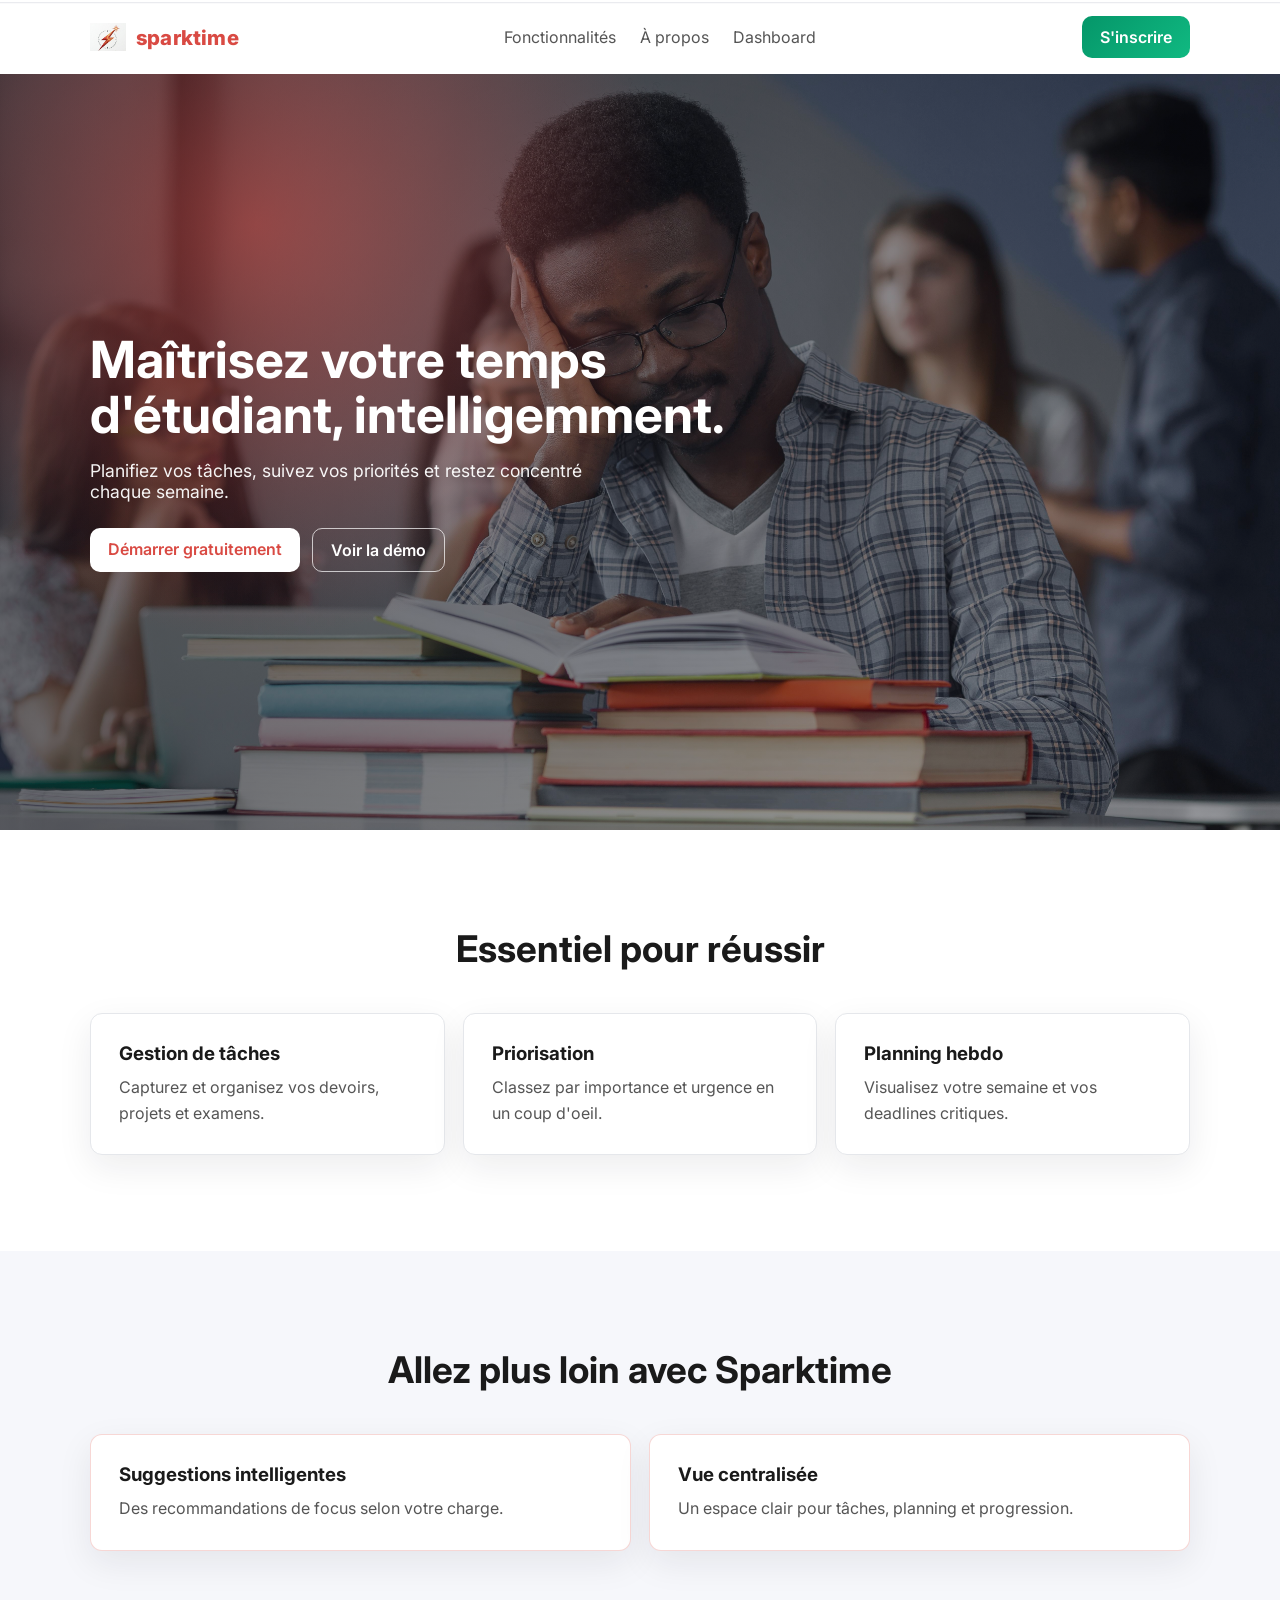
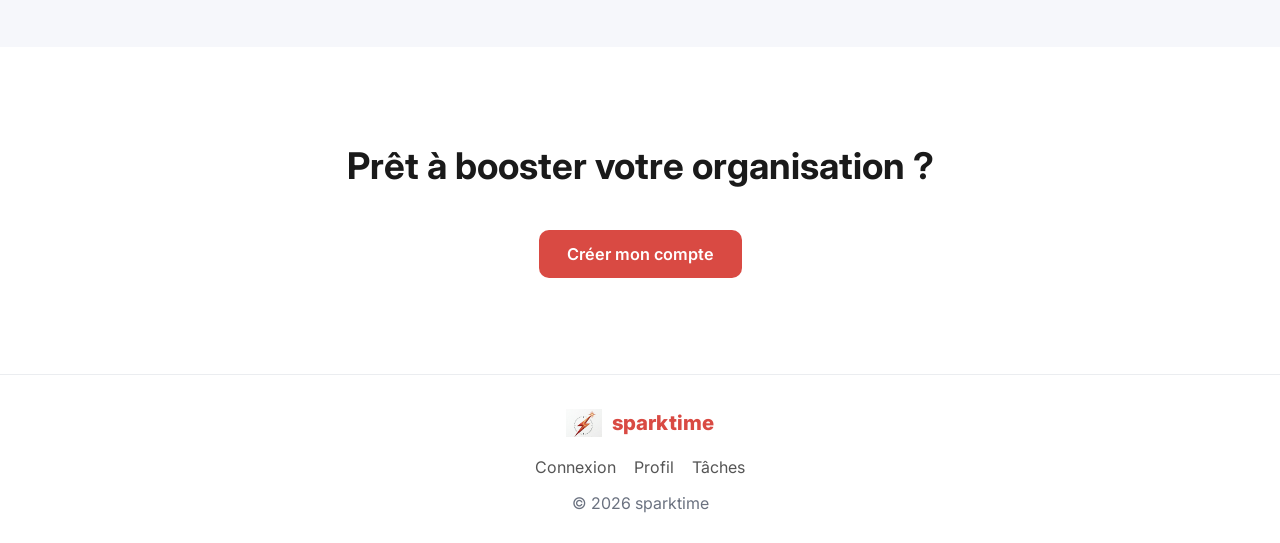
==== sparktime_frontend/index.html @ f9fd5f6c "premier commit" ====
<!DOCTYPE html>
<html lang="fr">
<head>
    <meta charset="UTF-8">
    <meta name="viewport" content="width=device-width, initial-scale=1.0">
    <title>Sparktime - Votre gestionnaire de temps intelligent</title>
    <link rel="preconnect" href="https://fonts.googleapis.com">
    <link rel="preconnect" href="https://fonts.gstatic.com" crossorigin>
    <link href="https://fonts.googleapis.com/css2?family=Inter:wght@400;500;600;700;800&display=swap" rel="stylesheet">
    <link rel="stylesheet" href="assets/css/main.css">
</head>
<body>
    <div class="scroll-progress" aria-hidden="true"></div>
    <header>
        <div class="container">
            <a href="index.html" class="logo">
                <img src="assets/images/logo.png" alt="Logo Sparktime">
                <span>sparktime</span>
            </a>
            <nav class="desktop-nav">
                <a href="#fonctionnalites">Fonctionnalités</a>
                <a href="#propos">À propos</a>
                <a href="pages/dashboard.html">Dashboard</a>
            </nav>
            <div class="header-cta">
                <a href="pages/auth.html" class="btn btn-primary btn-glow">S'inscrire</a>
            </div>
            <button class="mobile-menu-toggle" aria-label="Ouvrir le menu">
                <span></span><span></span><span></span>
            </button>
        </div>
    </header>

    <nav class="mobile-nav">
        <a href="#fonctionnalites">Fonctionnalités</a>
        <a href="#propos">À propos</a>
                <a href="pages/dashboard.html">Dashboard</a>
        <a href="pages/auth.html" class="btn btn-primary">S'inscrire</a>
    </nav>

    <main>
        <section class="hero animate-in">
            <div class="hero-overlay"></div>
            <div class="container">
                <div class="hero-text">
                    <h1>Maîtrisez votre temps d'étudiant, intelligemment.</h1>
                    <p>Planifiez vos tâches, suivez vos priorités et restez concentré chaque semaine.</p>
                    <div class="hero-actions">
                        <a href="pages/auth.html" class="btn btn-light">Démarrer gratuitement</a>
                        <a href="pages/dashboard.html" class="btn btn-ghost-light">Voir la démo</a>
                    </div>
                </div>
            </div>
        </section>

        <section id="fonctionnalites" class="features animate-in">
            <div class="container">
                <h2>Essentiel pour réussir</h2>
                <div class="feature-grid">
                    <article class="feature-card animate-card"><h3>Gestion de tâches</h3><p>Capturez et organisez vos devoirs, projets et examens.</p></article>
                    <article class="feature-card animate-card"><h3>Priorisation</h3><p>Classez par importance et urgence en un coup d'oeil.</p></article>
                    <article class="feature-card animate-card"><h3>Planning hebdo</h3><p>Visualisez votre semaine et vos deadlines critiques.</p></article>
                </div>
            </div>
        </section>

        <section id="propos" class="bonus animate-in">
            <div class="container">
                <h2>Allez plus loin avec Sparktime</h2>
                <div class="bonus-grid">
                    <article class="bonus-card animate-card"><h3>Suggestions intelligentes</h3><p>Des recommandations de focus selon votre charge.</p></article>
                    <article class="bonus-card animate-card"><h3>Vue centralisée</h3><p>Un espace clair pour tâches, planning et progression.</p></article>
                </div>
            </div>
        </section>

        <section class="final-cta animate-in">
            <div class="container">
                <h2>Prêt à booster votre organisation ?</h2>
                <a href="pages/auth.html" class="btn btn-primary btn-large">Créer mon compte</a>
            </div>
        </section>
    </main>

    <footer>
        <div class="container">
            <a href="index.html" class="logo">
                <img src="assets/images/logo.png" alt="Logo Sparktime">
                <span>sparktime</span>
            </a>
            <nav class="footer-nav">
                <a href="pages/auth.html">Connexion</a>
                <a href="pages/profile.html">Profil</a>
                <a href="pages/tasks.html">Tâches</a>
            </nav>
            <p class="copyright">&copy; 2026 sparktime</p>
        </div>
    </footer>

    <script src="assets/js/env.js"></script>
    <script src="assets/js/main.js"></script>
</body>
</html>
---- sparktime_frontend/assets/css/main.css ----
:root {
    --primary: #D94A43;
    --primary-dark: #BF3F39;
    --primary-soft: #FCE9E8;
    --text-dark: #1A1A1A;
    --text-muted: #555;
    --bg-main: #FFFFFF;
    --bg-secondary: #F6F7FB;
    --border: #E5E7EB;
    --radius: 12px;
    --shadow: 0 12px 35px rgba(20, 24, 40, 0.08);
    --transition: all 0.3s ease;
    --font-family: "Inter", sans-serif;
}

* { box-sizing: border-box; margin: 0; padding: 0; }
html, body { width: 100%; }
body {
    font-family: var(--font-family);
    color: var(--text-dark);
    background: var(--bg-main);
    overflow-x: hidden;
}
.scroll-progress {
    position: fixed;
    top: 0;
    left: 0;
    height: 3px;
    width: 0;
    z-index: 500;
    background: linear-gradient(90deg, #10b981, #34d399);
    box-shadow: 0 0 12px rgba(16, 185, 129, 0.55);
}

a { text-decoration: none; color: inherit; transition: var(--transition); }
.container { width: min(1100px, 92%); margin: 0 auto; }
.hidden { display: none !important; }

header {
    position: fixed; top: 0; width: 100%; z-index: 200;
    background: rgba(255, 255, 255, 0);
    backdrop-filter: blur(0);
    border-bottom: 1px solid rgba(229, 231, 235, 0);
    transition: background 0.3s ease, backdrop-filter 0.3s ease, border-color 0.3s ease;
}
header.scrolled {
    background: rgba(255, 255, 255, 0.1);
    backdrop-filter: blur(12px);
    border-bottom: 1px solid rgba(229, 231, 235, 0.45);
}
header .container { height: 74px; display: flex; align-items: center; justify-content: space-between; }
.logo {
    display: flex;
    align-items: center;
    gap: 10px;
    font-weight: 800;
    font-size: 1.28rem;
    color: var(--primary);
    letter-spacing: 0.2px;
}
.logo img, .auth-logo img { width: 36px; height: 36px; object-fit: contain; }
.desktop-nav { display: flex; gap: 24px; color: var(--text-muted); }
.desktop-nav a:hover, .footer-nav a:hover, .auth-switch a:hover { color: var(--primary); }
.mobile-menu-toggle { display: none; border: none; background: transparent; cursor: pointer; gap: 4px; flex-direction: column; }
.mobile-menu-toggle span { width: 24px; height: 3px; background: var(--text-dark); border-radius: 2px; }
.mobile-nav {
    position: fixed; top: 74px; left: 0; width: 100%; background: #fff;
    display: flex; flex-direction: column; gap: 14px; padding: 16px;
    transform: translateY(-140%); transition: var(--transition); z-index: 180;
    border-bottom: 1px solid var(--border);
}
.mobile-nav.open { transform: translateY(0); }

.btn {
    border: none; border-radius: 10px; padding: 11px 18px;
    font-weight: 600; cursor: pointer; transition: var(--transition); display: inline-block;
}
.btn-primary { background: var(--primary); color: #fff; }
.btn-primary:hover { background: var(--primary-dark); transform: translateY(-2px); box-shadow: 0 8px 20px rgba(217, 74, 67, 0.35); }
.btn-glow {
    background: linear-gradient(135deg, #059669, #10b981);
    color: #fff;
    box-shadow: 0 0 0 rgba(16, 185, 129, 0);
    transition: transform 0.2s ease, box-shadow 0.3s ease, filter 0.3s ease;
}
.btn-glow:hover {
    filter: brightness(1.05);
    box-shadow: 0 12px 30px rgba(16, 185, 129, 0.48);
}
.btn-light { background: #fff; color: var(--primary); }
.btn-ghost-light { border: 1px solid rgba(255, 255, 255, 0.7); color: #fff; }
.btn-ghost-light:hover { background: rgba(255, 255, 255, 0.12); }
.btn-large { padding: 14px 28px; font-size: 1.02rem; }

.hero {
    margin-top: 74px; min-height: 84vh; position: relative; display: flex; align-items: center;
    background: url("../../assets/images/fond.jpg") center/cover no-repeat;
    color: #fff;
}
.hero-overlay {
    position: absolute; inset: 0;
    background:
        radial-gradient(circle at 20% 20%, rgba(217, 74, 67, 0.55), transparent 35%),
        linear-gradient(110deg, rgba(10, 12, 20, 0.65), rgba(10, 12, 20, 0.35));
}
.hero .container { position: relative; z-index: 2; }
.hero-text { max-width: 640px; }
.hero h1 { font-size: clamp(2rem, 4vw, 3.2rem); line-height: 1.08; margin-bottom: 18px; }
.hero p { font-size: 1.1rem; opacity: 0.95; margin-bottom: 26px; max-width: 520px; }
.hero-actions { display: flex; flex-wrap: wrap; gap: 12px; }

section { padding: 96px 0; }
.features h2, .bonus h2, .final-cta h2 { text-align: center; margin-bottom: 42px; font-size: clamp(1.65rem, 3vw, 2.3rem); }
.feature-grid { display: grid; grid-template-columns: repeat(3, 1fr); gap: 18px; }
.bonus { background: var(--bg-secondary); }
.bonus-grid { display: grid; grid-template-columns: repeat(2, 1fr); gap: 18px; }
.feature-card, .bonus-card {
    background: #fff; border-radius: var(--radius); border: 1px solid var(--border);
    padding: 28px; box-shadow: var(--shadow); transition: var(--transition);
}
.bonus-card { border-color: rgba(217, 74, 67, 0.22); }
.feature-card:hover, .bonus-card:hover { transform: translateY(-6px) scale(1.01); box-shadow: 0 16px 34px rgba(0, 0, 0, 0.11); }
.feature-card h3, .bonus-card h3 { margin-bottom: 10px; }
.feature-card p, .bonus-card p { color: var(--text-muted); line-height: 1.6; }
.final-cta { text-align: center; }
footer {
    background: rgba(255, 255, 255, 0.88);
    color: var(--text-dark);
    padding: 30px 0;
    border-top: 1px solid rgba(229, 231, 235, 0.75);
    backdrop-filter: blur(10px);
}
footer .container { display: flex; flex-direction: column; align-items: center; gap: 16px; }
.footer-nav { display: flex; gap: 18px; color: var(--text-muted); }
.copyright { color: #6b7280; }

.animate-in {
    opacity: 0; transform: translateY(30px);
    transition: opacity 0.75s ease, transform 0.75s cubic-bezier(.2,.8,.2,1);
}
.animate-in.active, .animate-in.reveal { opacity: 1; transform: translateY(0); }
.animate-card {
    opacity: 0; transform: translateY(30px);
    transition: opacity 0.6s ease, transform 0.6s ease;
}
.animate-card.active, .animate-card.reveal { opacity: 1; transform: translateY(0); }

.skeleton {
    position: relative;
    color: transparent !important;
    background: #e5e7eb !important;
    border-color: transparent !important;
    overflow: hidden;
}
.skeleton * {
    visibility: hidden;
}
.skeleton::after {
    content: "";
    position: absolute;
    inset: 0;
    transform: translateX(-100%);
    background: linear-gradient(90deg, transparent, rgba(255, 255, 255, 0.65), transparent);
    animation: shimmer 1.2s infinite;
}
@keyframes shimmer {
    100% { transform: translateX(100%); }
}

@keyframes progress {
    from { width: 0%; }
    to { width: 100%; }
}
@supports (animation-timeline: scroll(root)) {
    .scroll-progress {
        animation: progress auto linear;
        animation-timeline: scroll(root);
    }
}

.auth-page {
    min-height: 100vh;
    background:
        linear-gradient(145deg, rgba(255, 255, 255, 0.94), rgba(252, 233, 232, 0.94)),
        url("../../assets/images/fond.jpg") center/cover no-repeat;
    display: grid;
    place-items: center;
}
.auth-container { width: min(460px, 92%); padding: 30px 0; }
.auth-card {
    background: #fff;
    border: 1px solid var(--border);
    border-radius: 18px;
    box-shadow: var(--shadow);
    padding: 28px;
}
.auth-header { text-align: center; margin-bottom: 20px; }
.auth-header p { color: var(--text-muted); margin-top: 8px; }
.auth-form { display: grid; gap: 14px; }
.form-group { display: grid; gap: 7px; }
.form-group label { font-size: 0.92rem; font-weight: 600; }
.form-group input {
    border: 1px solid #d3d7e0; border-radius: 10px; padding: 12px;
    transition: var(--transition); outline: none;
}
.form-group input:focus { border-color: var(--primary); box-shadow: 0 0 0 3px rgba(217, 74, 67, 0.16); }
.btn-auth { background: var(--primary); color: #fff; }
.btn-auth:hover { background: var(--primary-dark); }
.auth-switch, .back-home { text-align: center; color: var(--text-muted); }
.back-home { display: block; margin-top: 14px; }

.app-shell { min-height: 100vh; background: var(--bg-secondary); }
.app-header { background: #fff; border-bottom: 1px solid var(--border); position: sticky; top: 0; z-index: 10; }
.app-header .container { padding: 14px 0; display: flex; justify-content: space-between; align-items: center; }
.app-main { padding: 30px 0; }
.app-grid { display: grid; grid-template-columns: 1fr 1fr; gap: 18px; }
.panel { background: #fff; border: 1px solid var(--border); border-radius: var(--radius); box-shadow: var(--shadow); padding: 20px; }
.panel h2 { margin-bottom: 12px; font-size: 1.15rem; }
.task-list { list-style: none; display: grid; gap: 10px; }
.task-list li { border: 1px solid var(--border); border-radius: 10px; padding: 12px; background: #fff; }
.chip { background: var(--primary-soft); color: var(--primary-dark); padding: 2px 9px; border-radius: 999px; font-size: 0.75rem; }

@media (max-width: 900px) {
    .desktop-nav, .header-cta { display: none; }
    .mobile-menu-toggle { display: flex; }
    .feature-grid, .bonus-grid, .app-grid { grid-template-columns: 1fr; }
}
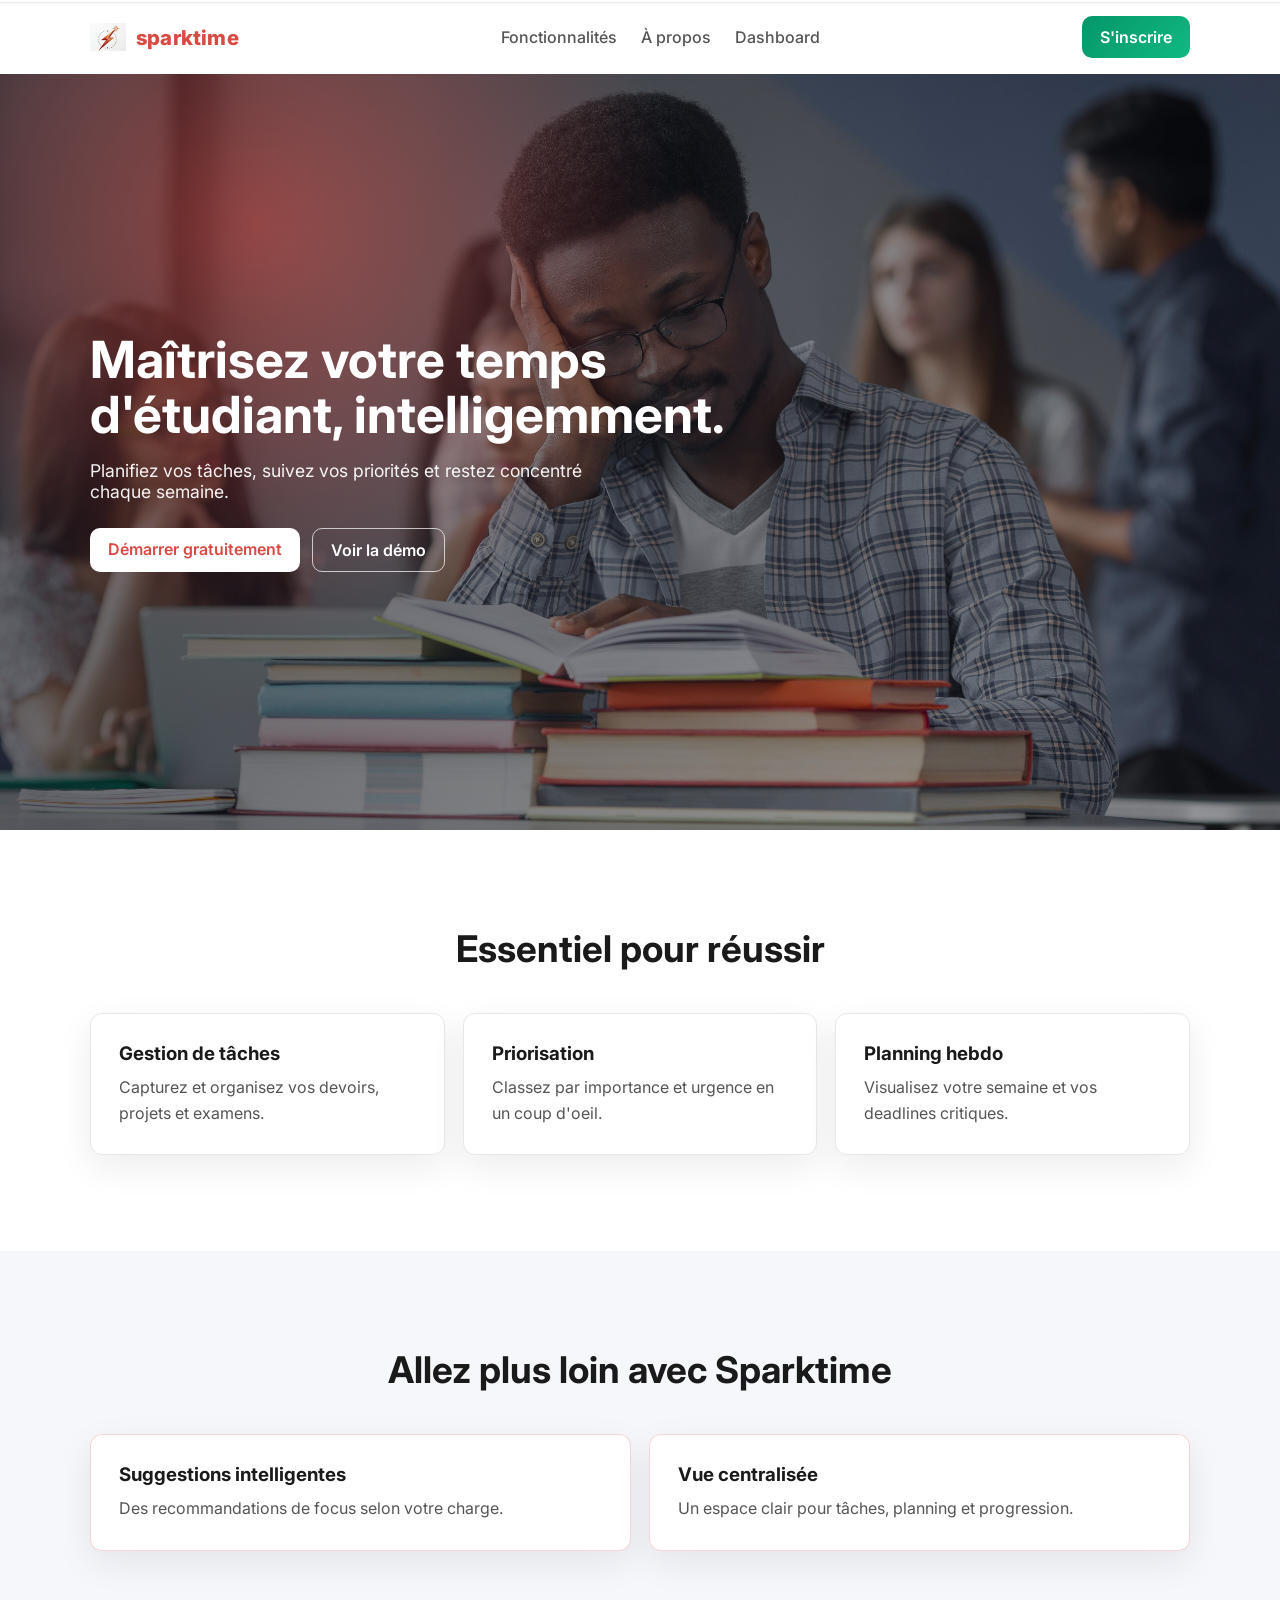
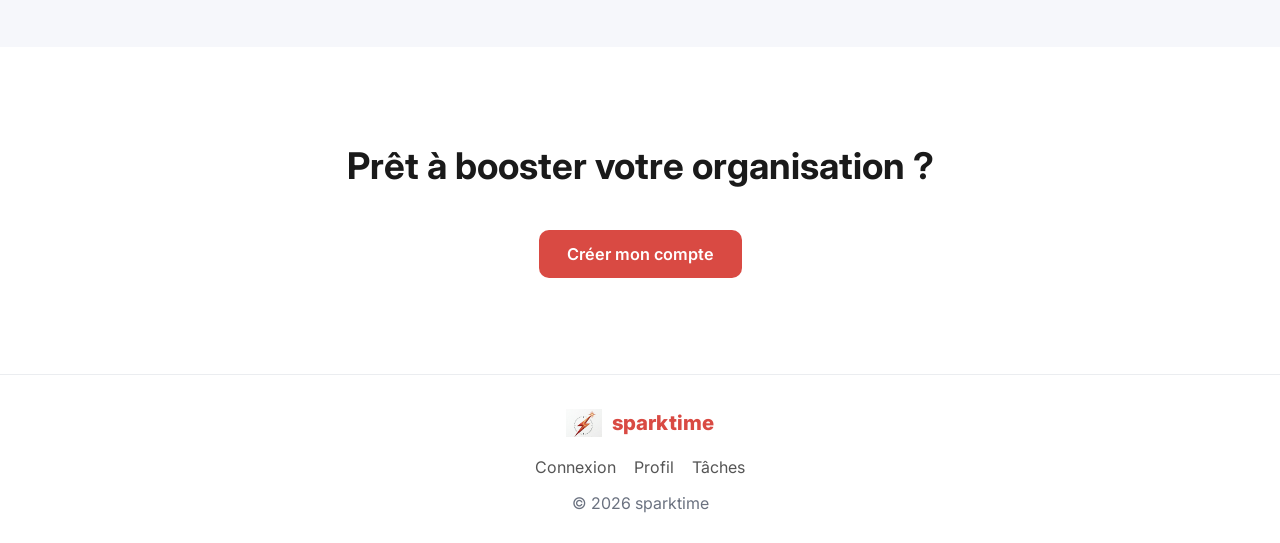
==== commit ba46d4f3: "ajout de l'assistant intelligent" ====
--- a/sparktime_frontend/index.html
+++ b/sparktime_frontend/index.html
@@ -99,5 +99,11 @@
 
     <script src="assets/js/env.js"></script>
     <script src="assets/js/main.js"></script>
+    <script type="module">
+        import { isAuthenticated } from "./assets/js/api.js";
+        if (isAuthenticated()) {
+            window.location.href = "pages/dashboard.html";
+        }
+    </script>
 </body>
 </html>
--- a/sparktime_frontend/assets/css/main.css
+++ b/sparktime_frontend/assets/css/main.css
@@ -59,7 +59,13 @@
     letter-spacing: 0.2px;
 }
 .logo img, .auth-logo img { width: 36px; height: 36px; object-fit: contain; }
-.desktop-nav { display: flex; gap: 24px; color: var(--text-muted); }
+.desktop-nav { display: flex; gap: 24px; color: var(--text-muted); font-weight: 500; }
+.desktop-nav a { position: relative; padding: 6px 0; }
+.desktop-nav a.active { color: var(--primary); font-weight: 700; }
+.desktop-nav a.active::after {
+    content: ""; position: absolute; bottom: 0; left: 0; width: 100%; height: 2px;
+    background: var(--primary); border-radius: 2px;
+}
 .desktop-nav a:hover, .footer-nav a:hover, .auth-switch a:hover { color: var(--primary); }
 .mobile-menu-toggle { display: none; border: none; background: transparent; cursor: pointer; gap: 4px; flex-direction: column; }
 .mobile-menu-toggle span { width: 24px; height: 3px; background: var(--text-dark); border-radius: 2px; }
@@ -199,29 +205,90 @@
 .auth-form { display: grid; gap: 14px; }
 .form-group { display: grid; gap: 7px; }
 .form-group label { font-size: 0.92rem; font-weight: 600; }
-.form-group input {
+.form-group input, .form-group select {
     border: 1px solid #d3d7e0; border-radius: 10px; padding: 12px;
-    transition: var(--transition); outline: none;
-}
-.form-group input:focus { border-color: var(--primary); box-shadow: 0 0 0 3px rgba(217, 74, 67, 0.16); }
+    transition: var(--transition); outline: none; background: #fff;
+    font-size: 0.95rem; font-family: var(--font-family);
+}
+.form-group input:focus, .form-group select:focus { border-color: var(--primary); box-shadow: 0 0 0 3px rgba(217, 74, 67, 0.16); }
 .btn-auth { background: var(--primary); color: #fff; }
 .btn-auth:hover { background: var(--primary-dark); }
 .auth-switch, .back-home { text-align: center; color: var(--text-muted); }
 .back-home { display: block; margin-top: 14px; }
 
 .app-shell { min-height: 100vh; background: var(--bg-secondary); }
-.app-header { background: #fff; border-bottom: 1px solid var(--border); position: sticky; top: 0; z-index: 10; }
-.app-header .container { padding: 14px 0; display: flex; justify-content: space-between; align-items: center; }
+.app-header { background: #fff; border-bottom: 1px solid var(--border); position: sticky; top: 0; z-index: 10; box-shadow: 0 2px 10px rgba(0,0,0,0.03); }
+.app-header .container { padding: 12px 0; display: flex; justify-content: space-between; align-items: center; }
 .app-main { padding: 30px 0; }
 .app-grid { display: grid; grid-template-columns: 1fr 1fr; gap: 18px; }
-.panel { background: #fff; border: 1px solid var(--border); border-radius: var(--radius); box-shadow: var(--shadow); padding: 20px; }
+.panel { background: #fff; border: 1px solid var(--border); border-radius: var(--radius); box-shadow: var(--shadow); padding: 20px; transition: var(--transition); }
 .panel h2 { margin-bottom: 12px; font-size: 1.15rem; }
 .task-list { list-style: none; display: grid; gap: 10px; }
-.task-list li { border: 1px solid var(--border); border-radius: 10px; padding: 12px; background: #fff; }
-.chip { background: var(--primary-soft); color: var(--primary-dark); padding: 2px 9px; border-radius: 999px; font-size: 0.75rem; }
+.task-list li { border: 1px solid var(--border); border-radius: 10px; padding: 12px; background: #fff; display: flex; align-items: center; justify-content: space-between; gap: 12px; }
+.chip { background: var(--primary-soft); color: var(--primary-dark); padding: 2px 9px; border-radius: 999px; font-size: 0.75rem; font-weight: 600; }
+
+@media (max-width: 1000px) {
+    .app-grid { grid-template-columns: 1fr; }
+}
 
 @media (max-width: 900px) {
     .desktop-nav, .header-cta { display: none; }
     .mobile-menu-toggle { display: flex; }
-    .feature-grid, .bonus-grid, .app-grid { grid-template-columns: 1fr; }
-}
+    .feature-grid, .bonus-grid { grid-template-columns: 1fr; }
+    .hero h1 { font-size: 2.2rem; }
+    section { padding: 60px 0; }
+}
+
+@media (max-width: 600px) {
+    .container { width: 94%; }
+    .auth-card { padding: 20px; }
+    #ai-chat-window { width: 92% !important; right: 4% !important; left: 4% !important; bottom: 80px !important; }
+    #toast-container { right: 10px; left: 10px; width: auto; }
+    .toast { max-width: none; width: 100%; transform: translateY(-100%); animation-name: toast-slide-down; }
+}
+
+@keyframes toast-slide-down {
+    100% { transform: translateY(0); opacity: 1; }
+}
+
+/* Toasts */
+#toast-container {
+    position: fixed;
+    top: 20px;
+    right: 20px;
+    z-index: 9999;
+    display: flex;
+    flex-direction: column;
+    gap: 10px;
+}
+.toast {
+    background: rgba(255, 255, 255, 0.9);
+    backdrop-filter: blur(12px);
+    border-radius: 10px;
+    padding: 14px 20px;
+    box-shadow: 0 10px 30px rgba(0, 0, 0, 0.1);
+    color: var(--text-dark);
+    font-weight: 500;
+    font-size: 0.95rem;
+    transform: translateX(120%);
+    opacity: 0;
+    animation: toast-slide-in 0.4s cubic-bezier(0.175, 0.885, 0.32, 1.275) forwards;
+    border-left: 4px solid var(--primary);
+    max-width: 320px;
+    word-break: break-word;
+}
+.toast.toast-success {
+    border-left-color: #10b981;
+}
+.toast.toast-error {
+    border-left-color: #ef4444;
+}
+.toast.hide {
+    animation: toast-slide-out 0.4s ease forwards;
+}
+@keyframes toast-slide-in {
+    100% { transform: translateX(0); opacity: 1; }
+}
+@keyframes toast-slide-out {
+    100% { transform: translateX(120%); opacity: 0; }
+}
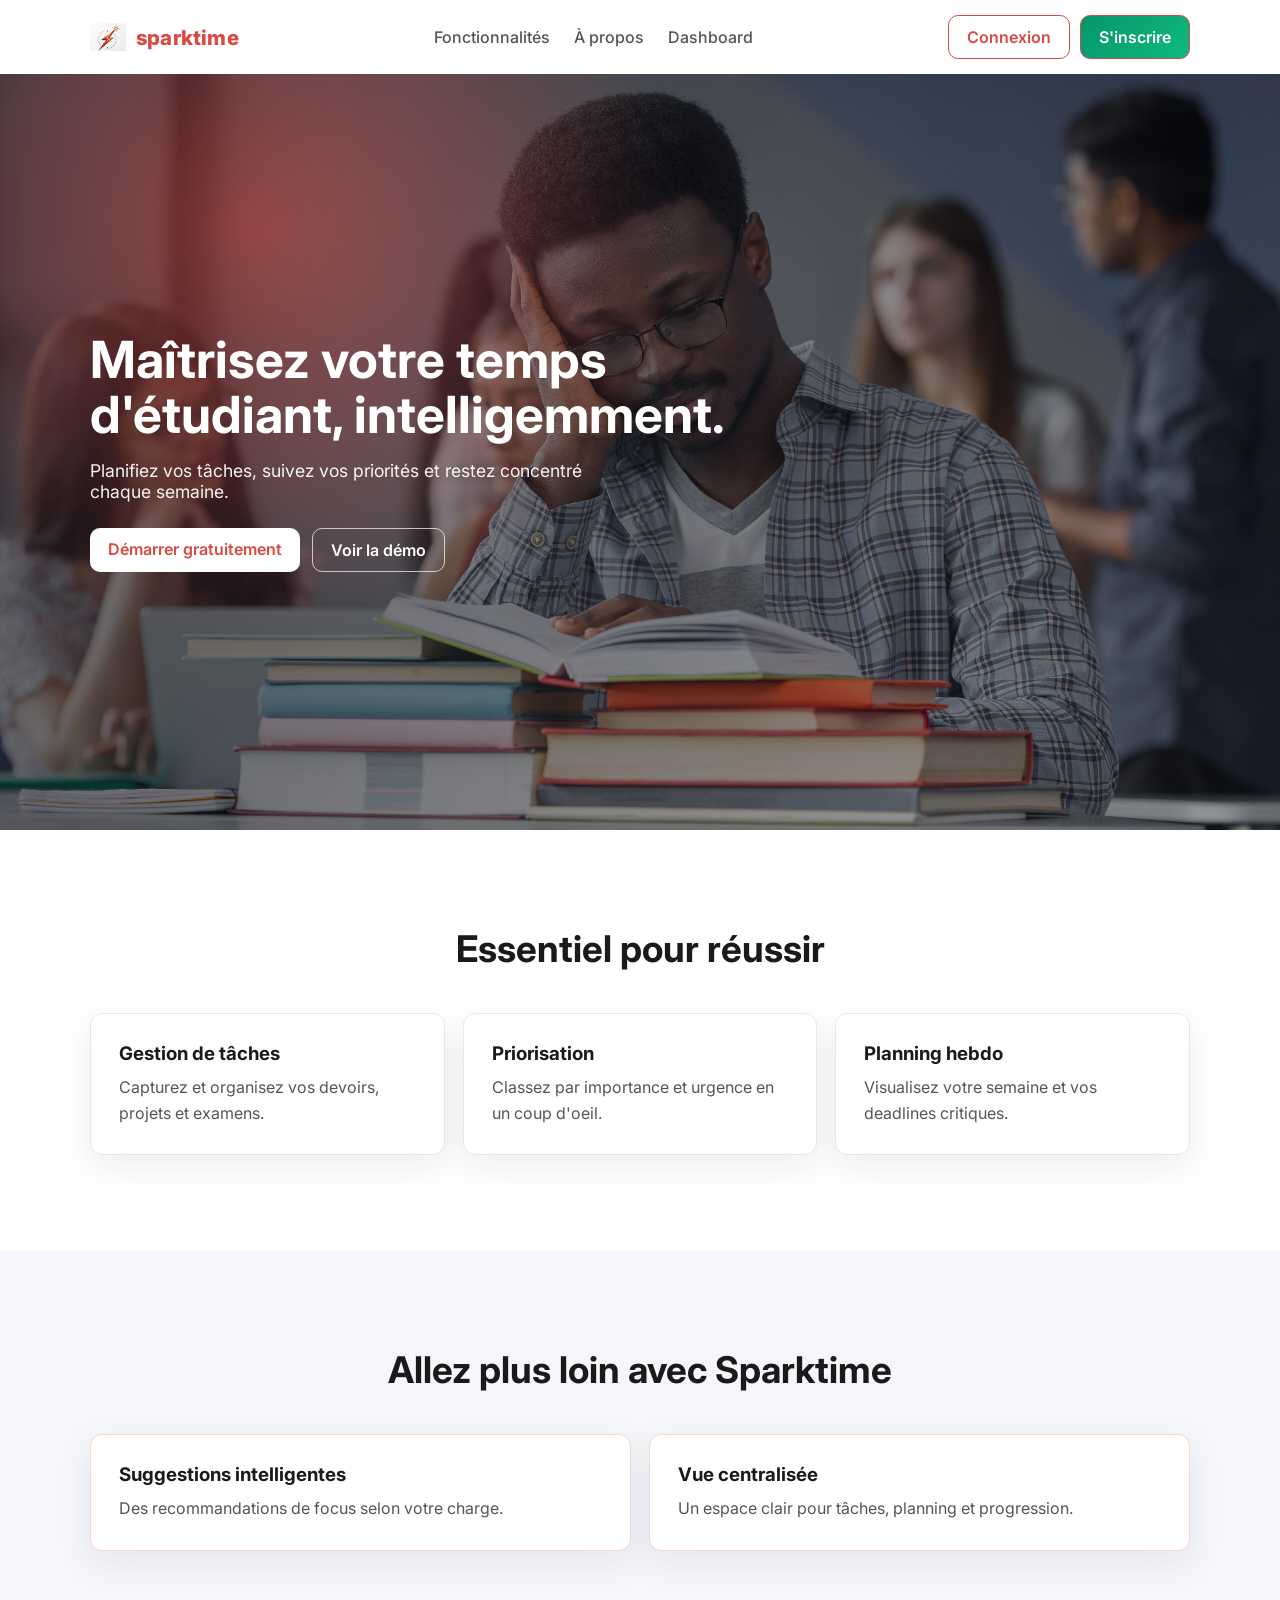
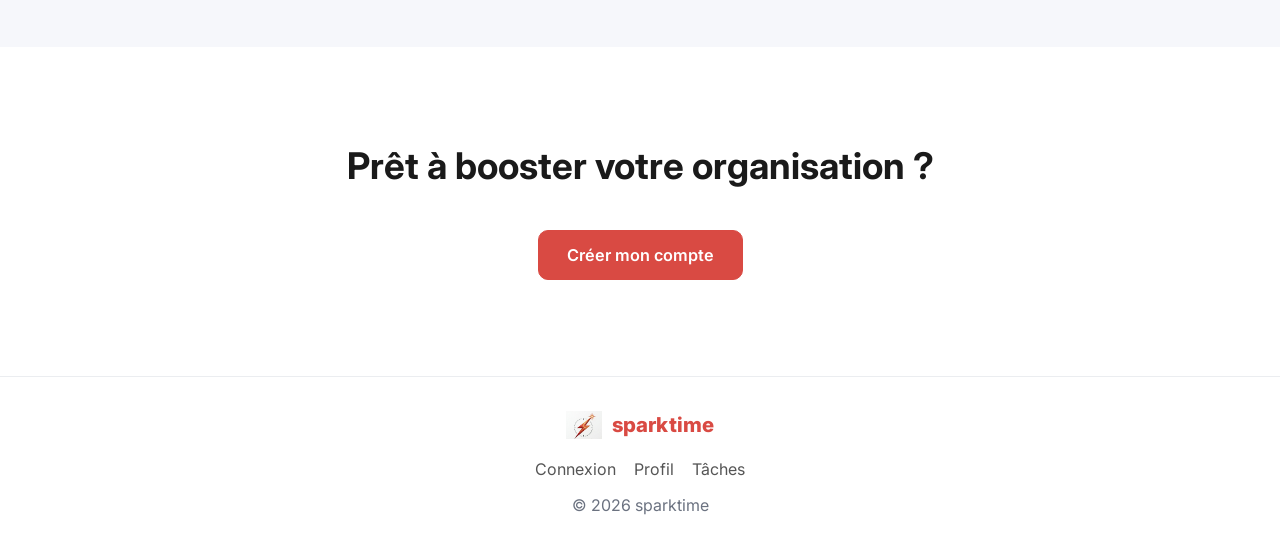
==== commit d10cbef1: "ajout de la connexion rapide" ====
--- a/sparktime_frontend/index.html
+++ b/sparktime_frontend/index.html
@@ -22,8 +22,9 @@
                 <a href="#propos">À propos</a>
                 <a href="pages/dashboard.html">Dashboard</a>
             </nav>
-            <div class="header-cta">
-                <a href="pages/auth.html" class="btn btn-primary btn-glow">S'inscrire</a>
+            <div class="header-cta" style="display: flex; gap: 10px;">
+                <a href="pages/auth.html?mode=login" class="btn btn-outline-primary">Connexion</a>
+                <a href="pages/auth.html?mode=signup" class="btn btn-primary btn-glow">S'inscrire</a>
             </div>
             <button class="mobile-menu-toggle" aria-label="Ouvrir le menu">
                 <span></span><span></span><span></span>
@@ -35,7 +36,8 @@
         <a href="#fonctionnalites">Fonctionnalités</a>
         <a href="#propos">À propos</a>
                 <a href="pages/dashboard.html">Dashboard</a>
-        <a href="pages/auth.html" class="btn btn-primary">S'inscrire</a>
+        <a href="pages/auth.html?mode=login" class="btn btn-outline-primary">Connexion</a>
+        <a href="pages/auth.html?mode=signup" class="btn btn-primary">S'inscrire</a>
     </nav>
 
     <main>
--- a/sparktime_frontend/assets/css/main.css
+++ b/sparktime_frontend/assets/css/main.css
@@ -81,8 +81,10 @@
     border: none; border-radius: 10px; padding: 11px 18px;
     font-weight: 600; cursor: pointer; transition: var(--transition); display: inline-block;
 }
-.btn-primary { background: var(--primary); color: #fff; }
+.btn-primary { background: var(--primary); color: #fff; border: 1px solid var(--primary); }
 .btn-primary:hover { background: var(--primary-dark); transform: translateY(-2px); box-shadow: 0 8px 20px rgba(217, 74, 67, 0.35); }
+.btn-outline-primary { background: transparent; border: 1px solid var(--primary); color: var(--primary); }
+.btn-outline-primary:hover { background: var(--primary-soft); }
 .btn-glow {
     background: linear-gradient(135deg, #059669, #10b981);
     color: #fff;
@@ -97,6 +99,23 @@
 .btn-ghost-light { border: 1px solid rgba(255, 255, 255, 0.7); color: #fff; }
 .btn-ghost-light:hover { background: rgba(255, 255, 255, 0.12); }
 .btn-large { padding: 14px 28px; font-size: 1.02rem; }
+
+/* Loader Spinner */
+.spinner {
+    width: 18px; height: 18px;
+    border: 3px solid rgba(255, 255, 255, 0.3);
+    border-radius: 50%;
+    border-top-color: #fff;
+    animation: spin 0.8s linear infinite;
+    display: inline-block;
+    vertical-align: middle;
+    margin-right: 8px;
+}
+.btn-outline-primary .spinner { border-top-color: var(--primary); border-color: rgba(217, 74, 67, 0.2); }
+@keyframes spin {
+    to { transform: rotate(360deg); }
+}
+.btn:disabled { opacity: 0.7; cursor: not-allowed; transform: none !important; box-shadow: none !important; }
 
 .hero {
     margin-top: 74px; min-height: 84vh; position: relative; display: flex; align-items: center;
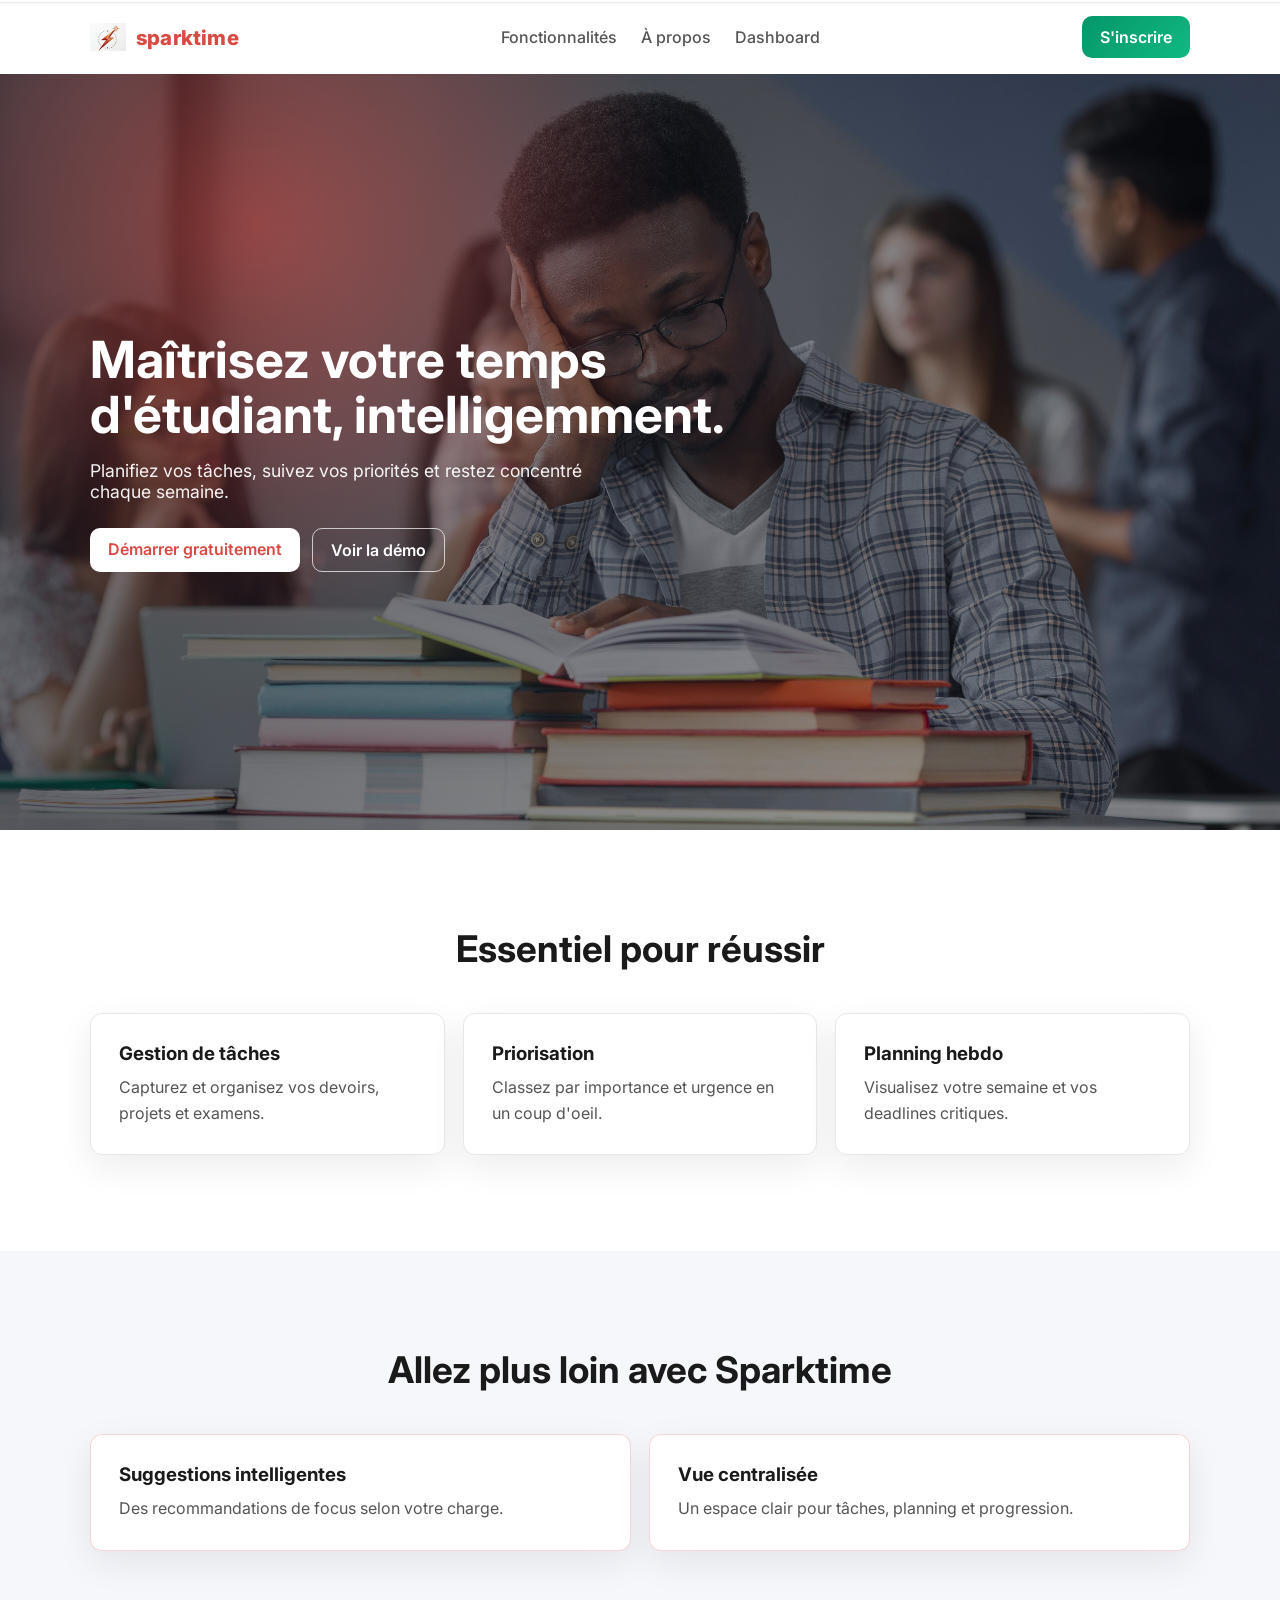
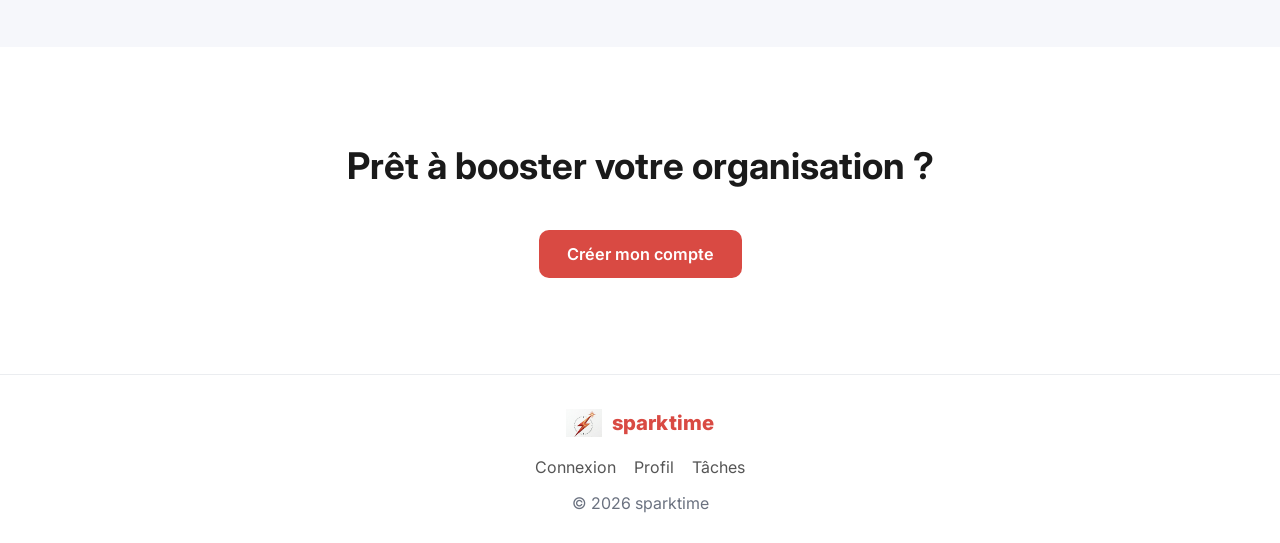
==== commit 96008f51: "Correction soucis" ====
--- a/sparktime_frontend/index.html
+++ b/sparktime_frontend/index.html
@@ -22,9 +22,8 @@
                 <a href="#propos">À propos</a>
                 <a href="pages/dashboard.html">Dashboard</a>
             </nav>
-            <div class="header-cta" style="display: flex; gap: 10px;">
-                <a href="pages/auth.html?mode=login" class="btn btn-outline-primary">Connexion</a>
-                <a href="pages/auth.html?mode=signup" class="btn btn-primary btn-glow">S'inscrire</a>
+            <div class="header-cta">
+                <a href="pages/auth.html" class="btn btn-primary btn-glow">S'inscrire</a>
             </div>
             <button class="mobile-menu-toggle" aria-label="Ouvrir le menu">
                 <span></span><span></span><span></span>
@@ -36,8 +35,7 @@
         <a href="#fonctionnalites">Fonctionnalités</a>
         <a href="#propos">À propos</a>
                 <a href="pages/dashboard.html">Dashboard</a>
-        <a href="pages/auth.html?mode=login" class="btn btn-outline-primary">Connexion</a>
-        <a href="pages/auth.html?mode=signup" class="btn btn-primary">S'inscrire</a>
+        <a href="pages/auth.html" class="btn btn-primary">S'inscrire</a>
     </nav>
 
     <main>
--- a/sparktime_frontend/assets/css/main.css
+++ b/sparktime_frontend/assets/css/main.css
@@ -81,10 +81,8 @@
     border: none; border-radius: 10px; padding: 11px 18px;
     font-weight: 600; cursor: pointer; transition: var(--transition); display: inline-block;
 }
-.btn-primary { background: var(--primary); color: #fff; border: 1px solid var(--primary); }
+.btn-primary { background: var(--primary); color: #fff; }
 .btn-primary:hover { background: var(--primary-dark); transform: translateY(-2px); box-shadow: 0 8px 20px rgba(217, 74, 67, 0.35); }
-.btn-outline-primary { background: transparent; border: 1px solid var(--primary); color: var(--primary); }
-.btn-outline-primary:hover { background: var(--primary-soft); }
 .btn-glow {
     background: linear-gradient(135deg, #059669, #10b981);
     color: #fff;
@@ -99,23 +97,6 @@
 .btn-ghost-light { border: 1px solid rgba(255, 255, 255, 0.7); color: #fff; }
 .btn-ghost-light:hover { background: rgba(255, 255, 255, 0.12); }
 .btn-large { padding: 14px 28px; font-size: 1.02rem; }
-
-/* Loader Spinner */
-.spinner {
-    width: 18px; height: 18px;
-    border: 3px solid rgba(255, 255, 255, 0.3);
-    border-radius: 50%;
-    border-top-color: #fff;
-    animation: spin 0.8s linear infinite;
-    display: inline-block;
-    vertical-align: middle;
-    margin-right: 8px;
-}
-.btn-outline-primary .spinner { border-top-color: var(--primary); border-color: rgba(217, 74, 67, 0.2); }
-@keyframes spin {
-    to { transform: rotate(360deg); }
-}
-.btn:disabled { opacity: 0.7; cursor: not-allowed; transform: none !important; box-shadow: none !important; }
 
 .hero {
     margin-top: 74px; min-height: 84vh; position: relative; display: flex; align-items: center;
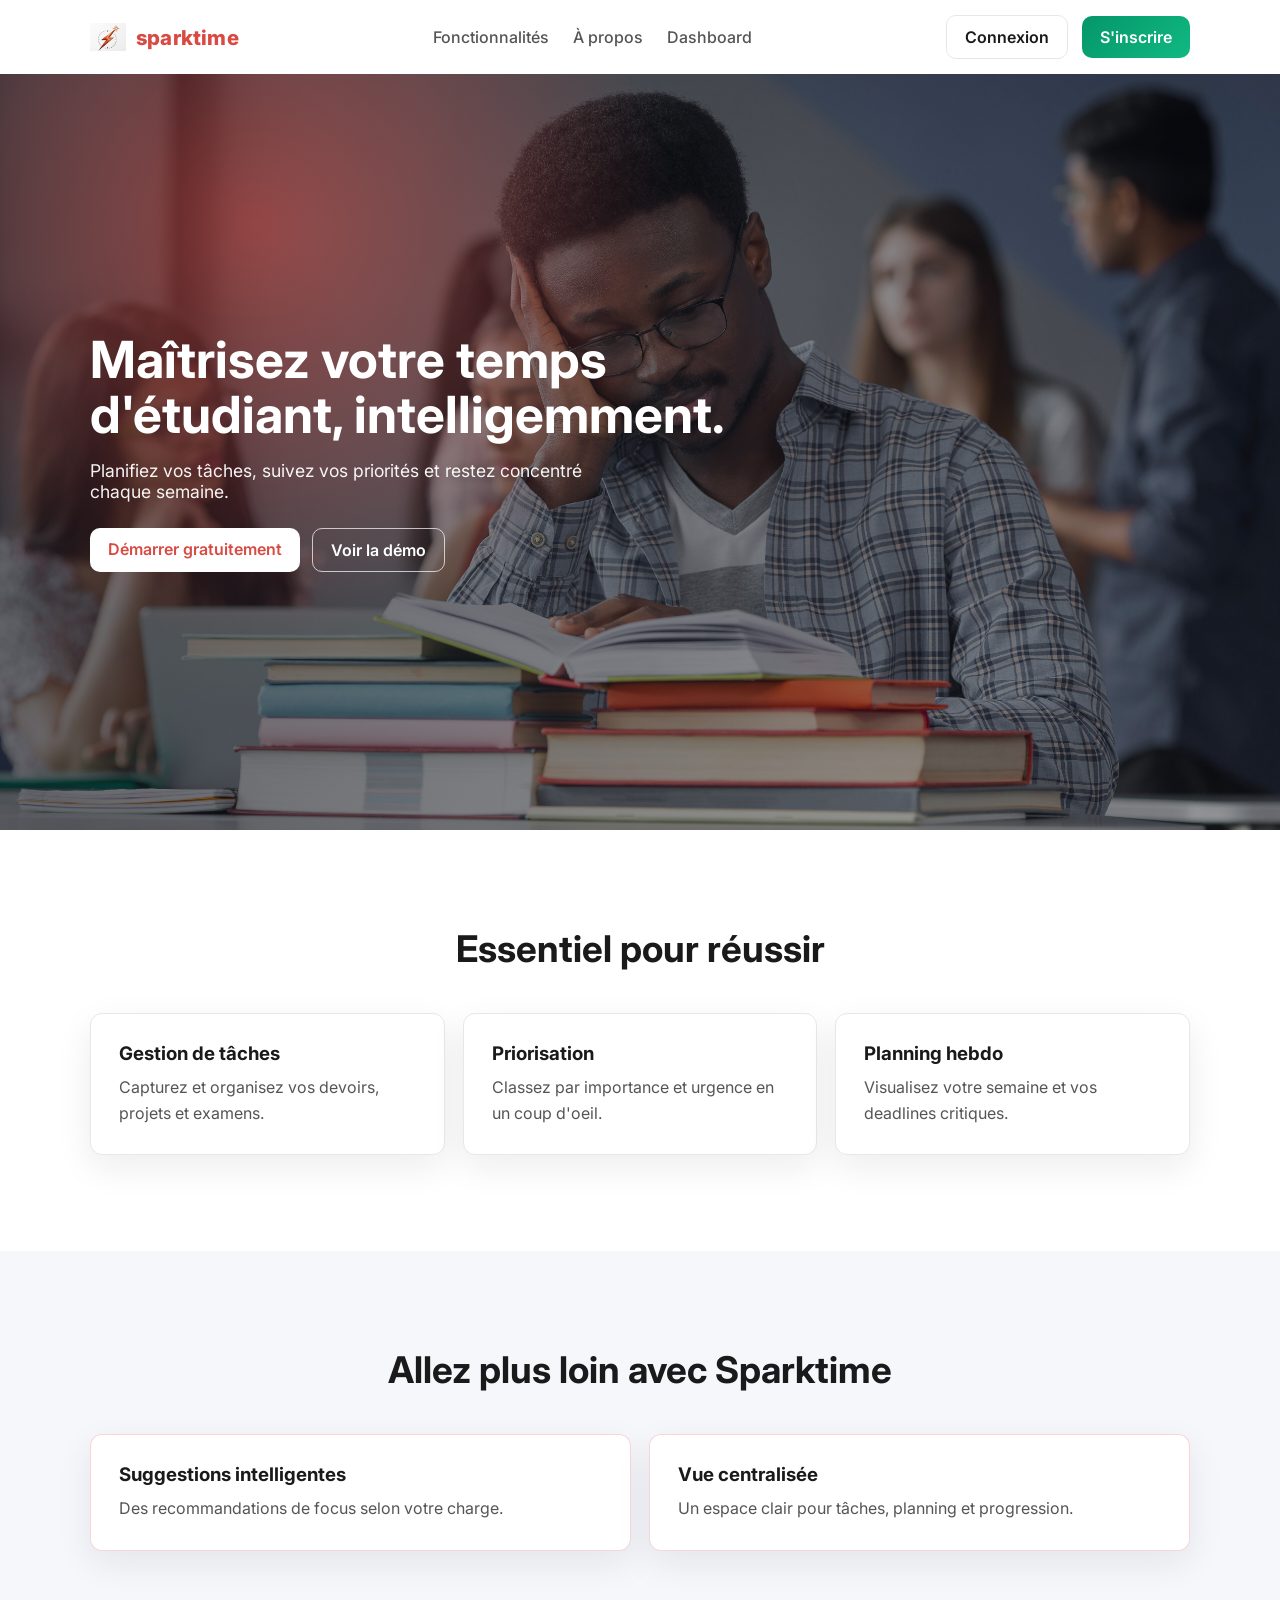
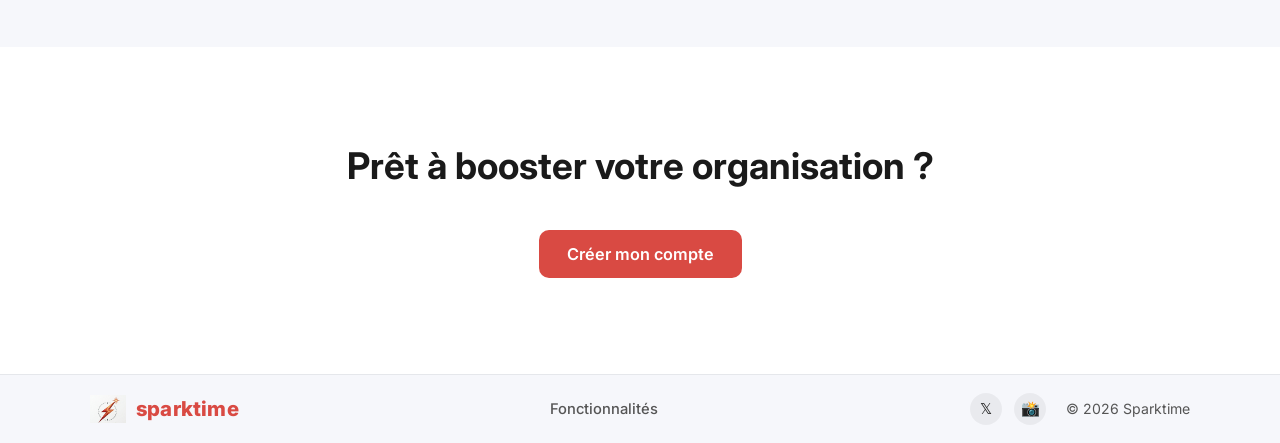
==== commit 80c08f92: "dernier push" ====
--- a/sparktime_frontend/index.html
+++ b/sparktime_frontend/index.html
@@ -23,7 +23,8 @@
                 <a href="pages/dashboard.html">Dashboard</a>
             </nav>
             <div class="header-cta">
-                <a href="pages/auth.html" class="btn btn-primary btn-glow">S'inscrire</a>
+                <a href="pages/auth.html?mode=login" class="btn btn-ghost-dark" style="margin-right: 10px;">Connexion</a>
+                <a href="pages/auth.html?mode=signup" class="btn btn-primary btn-glow">S'inscrire</a>
             </div>
             <button class="mobile-menu-toggle" aria-label="Ouvrir le menu">
                 <span></span><span></span><span></span>
@@ -35,7 +36,8 @@
         <a href="#fonctionnalites">Fonctionnalités</a>
         <a href="#propos">À propos</a>
                 <a href="pages/dashboard.html">Dashboard</a>
-        <a href="pages/auth.html" class="btn btn-primary">S'inscrire</a>
+        <a href="pages/auth.html?mode=login" class="btn btn-ghost-dark">Connexion</a>
+        <a href="pages/auth.html?mode=signup" class="btn btn-primary">S'inscrire</a>
     </nav>
 
     <main>
@@ -46,7 +48,7 @@
                     <h1>Maîtrisez votre temps d'étudiant, intelligemment.</h1>
                     <p>Planifiez vos tâches, suivez vos priorités et restez concentré chaque semaine.</p>
                     <div class="hero-actions">
-                        <a href="pages/auth.html" class="btn btn-light">Démarrer gratuitement</a>
+                        <a href="pages/auth.html?mode=signup" class="btn btn-light">Démarrer gratuitement</a>
                         <a href="pages/dashboard.html" class="btn btn-ghost-light">Voir la démo</a>
                     </div>
                 </div>
@@ -82,18 +84,24 @@
         </section>
     </main>
 
-    <footer>
-        <div class="container">
+    <footer class="main-footer">
+        <div class="container footer-row">
             <a href="index.html" class="logo">
                 <img src="assets/images/logo.png" alt="Logo Sparktime">
                 <span>sparktime</span>
             </a>
-            <nav class="footer-nav">
-                <a href="pages/auth.html">Connexion</a>
-                <a href="pages/profile.html">Profil</a>
-                <a href="pages/tasks.html">Tâches</a>
+            
+            <nav class="footer-nav-links">
+                <a href="#fonctionnalites">Fonctionnalités</a>
             </nav>
-            <p class="copyright">&copy; 2026 sparktime</p>
+
+            <div class="footer-right">
+                <div class="social-links">
+                    <a href="#" class="social-icon">𝕏</a>
+                    <a href="#" class="social-icon">📸</a>
+                </div>
+                <p class="copyright-mini">&copy; 2026 Sparktime</p>
+            </div>
         </div>
     </footer>
 
--- a/sparktime_frontend/assets/css/main.css
+++ b/sparktime_frontend/assets/css/main.css
@@ -77,6 +77,61 @@
 }
 .mobile-nav.open { transform: translateY(0); }
 
+/* Header Dashboard & User Menu */
+.app-header {
+    background: #fff;
+    border-bottom: 1px solid var(--border);
+    position: sticky;
+    top: 0;
+    z-index: 100;
+    box-shadow: 0 4px 12px rgba(0,0,0,0.03);
+}
+.app-header .container {
+    height: 68px;
+    display: flex;
+    justify-content: space-between;
+    align-items: center;
+}
+.user-menu {
+    display: flex;
+    align-items: center;
+    gap: 15px;
+    background: var(--bg-secondary);
+    padding: 6px 14px;
+    border-radius: 999px;
+    border: 1px solid var(--border);
+    transition: var(--transition);
+}
+.user-menu:hover {
+    border-color: var(--primary);
+    background: var(--primary-soft);
+}
+.profile-avatar {
+    width: 38px;
+    height: 38px;
+    border-radius: 50%;
+    object-fit: cover;
+    border: 2px solid #fff;
+    box-shadow: 0 2px 8px rgba(0,0,0,0.1);
+    cursor: pointer;
+    transition: var(--transition);
+}
+.profile-avatar:hover {
+    transform: scale(1.1);
+}
+.btn-logout {
+    background: transparent;
+    border: none;
+    color: #4b5563;
+    font-weight: 700;
+    padding: 6px 4px;
+    font-size: 0.8rem;
+    cursor: pointer;
+    transition: var(--transition);
+}
+.btn-logout:hover {
+    color: var(--primary);
+}
 .btn {
     border: none; border-radius: 10px; padding: 11px 18px;
     font-weight: 600; cursor: pointer; transition: var(--transition); display: inline-block;
@@ -96,6 +151,8 @@
 .btn-light { background: #fff; color: var(--primary); }
 .btn-ghost-light { border: 1px solid rgba(255, 255, 255, 0.7); color: #fff; }
 .btn-ghost-light:hover { background: rgba(255, 255, 255, 0.12); }
+.btn-ghost-dark { color: var(--text-dark); border: 1px solid var(--border); }
+.btn-ghost-dark:hover { background: var(--bg-secondary); }
 .btn-large { padding: 14px 28px; font-size: 1.02rem; }
 
 .hero {
@@ -129,15 +186,153 @@
 .feature-card h3, .bonus-card h3 { margin-bottom: 10px; }
 .feature-card p, .bonus-card p { color: var(--text-muted); line-height: 1.6; }
 .final-cta { text-align: center; }
-footer {
-    background: rgba(255, 255, 255, 0.88);
+/* Footer Compact Horizontal Redesign */
+.main-footer {
+    background: var(--bg-secondary);
     color: var(--text-dark);
-    padding: 30px 0;
-    border-top: 1px solid rgba(229, 231, 235, 0.75);
-    backdrop-filter: blur(10px);
-}
-footer .container { display: flex; flex-direction: column; align-items: center; gap: 16px; }
-.footer-nav { display: flex; gap: 18px; color: var(--text-muted); }
+    padding: 16px 0;
+    border-top: 1px solid var(--border);
+}
+.footer-row {
+    display: flex;
+    justify-content: space-between;
+    align-items: center;
+    gap: 30px;
+    flex-wrap: wrap;
+}
+.footer-nav-links {
+    display: flex;
+    gap: 24px;
+}
+.footer-nav-links a {
+    color: var(--text-muted);
+    font-size: 0.92rem;
+    font-weight: 500;
+}
+.footer-nav-links a:hover {
+    color: var(--primary);
+}
+.footer-right {
+    display: flex;
+    align-items: center;
+    gap: 20px;
+}
+.social-links {
+    display: flex;
+    gap: 12px;
+}
+.social-icon {
+    width: 32px;
+    height: 32px;
+    background: rgba(0,0,0,0.05);
+    border-radius: 50%;
+    display: flex;
+    align-items: center;
+    justify-content: center;
+    font-size: 0.95rem;
+}
+.copyright-mini {
+    color: var(--text-muted);
+    font-size: 0.88rem;
+    margin: 0;
+}
+
+/* Planner Cards & Schedule */
+.planner-grid {
+    display: grid;
+    grid-template-columns: repeat(auto-fill, minmax(300px, 1fr));
+    gap: 20px;
+    margin-top: 25px;
+}
+.planner-card {
+    background: #fff;
+    border: 1px solid var(--border);
+    border-radius: 16px;
+    padding: 24px;
+    box-shadow: var(--shadow);
+    transition: var(--transition);
+}
+.planner-card:hover {
+    transform: translateY(-5px);
+    border-color: var(--primary-soft);
+}
+.planner-card h3 {
+    font-size: 1.1rem;
+    margin-bottom: 18px;
+    display: flex;
+    align-items: center;
+    gap: 10px;
+}
+.planner-card h3 span {
+    color: var(--primary);
+    font-size: 1.2rem;
+}
+.planner-task-list {
+    list-style: none;
+    display: grid;
+    gap: 12px;
+}
+.planner-task-item {
+    padding: 12px;
+    background: var(--bg-secondary);
+    border-radius: 10px;
+    display: flex;
+    flex-direction: column;
+    gap: 6px;
+    position: relative;
+    overflow: hidden;
+}
+.planner-task-item::before {
+    content: "";
+    position: absolute;
+    left: 0;
+    top: 0;
+    bottom: 0;
+    width: 4px;
+    background: var(--border);
+}
+.planner-task-item.priority-urgent::before { background: #EF4444; }
+.planner-task-item.priority-high::before { background: #F59E0B; }
+.planner-task-item.priority-medium::before { background: #3B82F6; }
+.planner-task-item.priority-low::before { background: #10B981; }
+
+.planner-task-header {
+    display: flex;
+    justify-content: space-between;
+    align-items: flex-start;
+}
+.planner-task-title {
+    font-weight: 700;
+    font-size: 0.98rem;
+}
+.planner-task-meta {
+    font-size: 0.82rem;
+    color: var(--text-muted);
+}
+
+/* Profile Redesign */
+.profile-layout {
+    display: grid;
+    grid-template-columns: 320px 1fr;
+    gap: 30px;
+}
+.profile-sidebar {
+    text-align: center;
+}
+.profile-avatar-large {
+    width: 180px;
+    height: 180px;
+    border-radius: 50%;
+    margin: 0 auto 20px;
+    border: 6px solid #fff;
+    box-shadow: 0 15px 35px rgba(0,0,0,0.12);
+    object-fit: cover;
+}
+.profile-info-card {
+    background: #fff;
+    padding: 30px;
+    border-radius: 20px;
+}
 .copyright { color: #6b7280; }
 
 .animate-in {
@@ -292,3 +487,26 @@
 @keyframes toast-slide-out {
     100% { transform: translateX(120%); opacity: 0; }
 }
+
+/* Loading Spinner */
+.btn-loading {
+    position: relative;
+    pointer-events: none;
+    color: transparent !important;
+}
+.btn-loading::after {
+    content: "";
+    position: absolute;
+    width: 20px;
+    height: 20px;
+    top: 50%;
+    left: 50%;
+    margin: -10px 0 0 -10px;
+    border: 3px solid rgba(255, 255, 255, 0.3);
+    border-top-color: #fff;
+    border-radius: 50%;
+    animation: spin 0.8s linear infinite;
+}
+@keyframes spin {
+    to { transform: rotate(360deg); }
+}
